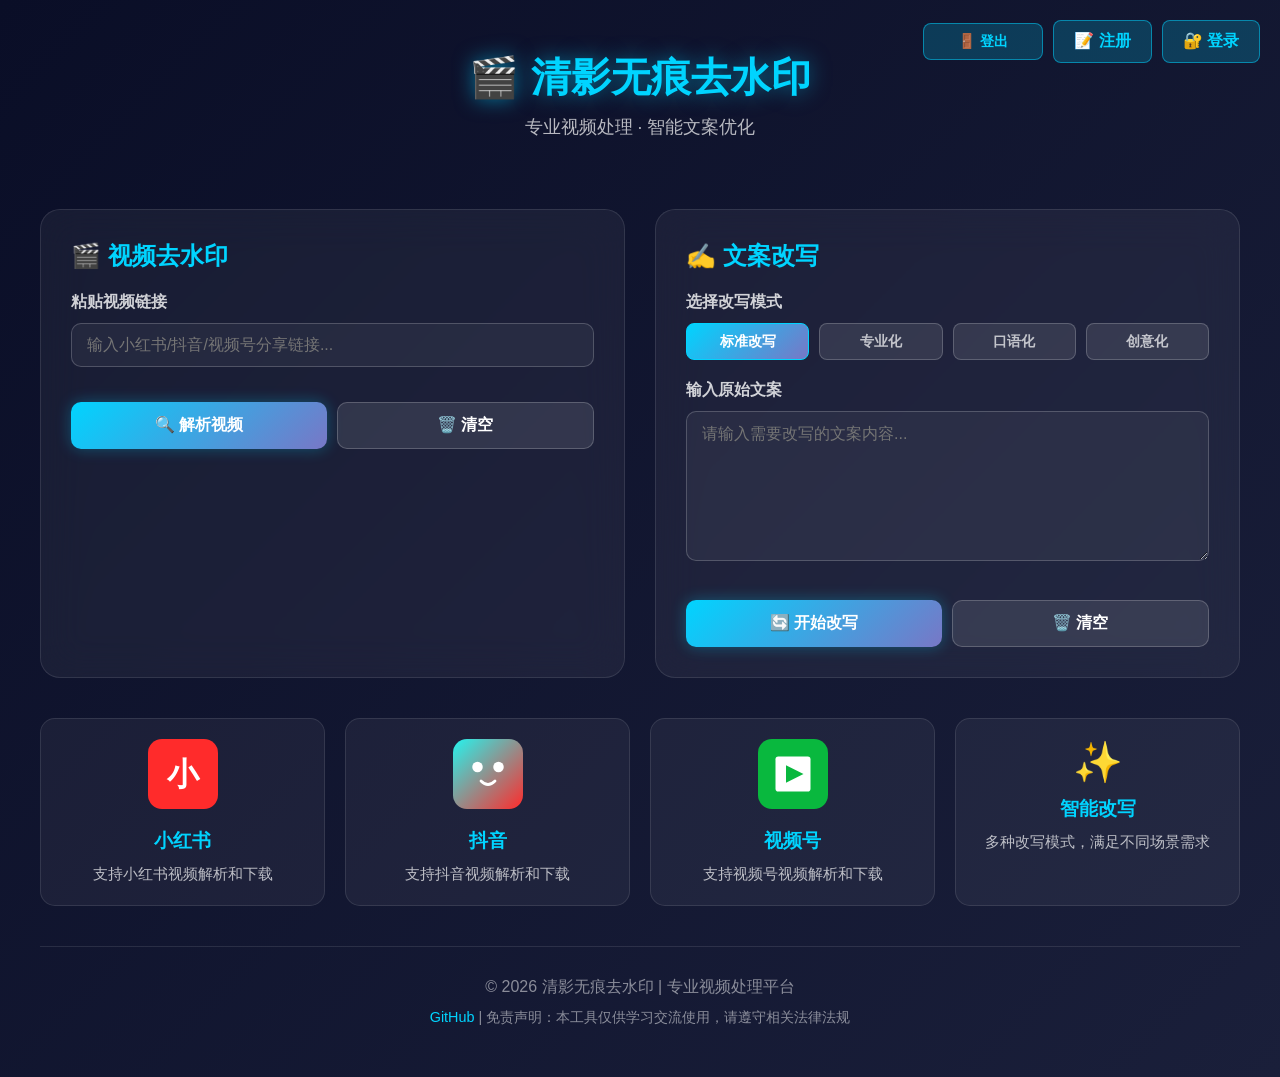
==== index.html @ 9940e86b "Fix: ?? API ???? - ????? form-urlencoded ??" ====
<!DOCTYPE html>
<html lang="zh-CN">
<head>
    <meta charset="UTF-8">
    <meta name="viewport" content="width=device-width, initial-scale=1.0">
    <meta http-equiv="Cache-Control" content="no-cache, no-store, must-revalidate">
    <meta http-equiv="Pragma" content="no-cache">
    <meta http-equiv="Expires" content="0">
    <title>清影无痕去水印 - 在线版</title>
    <style>
        * {
            margin: 0;
            padding: 0;
            box-sizing: border-box;
        }

        body {
            font-family: -apple-system, BlinkMacSystemFont, "Segoe UI", Roboto, "Helvetica Neue", Arial, sans-serif;
            background: linear-gradient(135deg, #0a0e27 0%, #1a1f3a 100%);
            color: #d4d4d4;
            min-height: 100vh;
            padding: 20px;
        }

        .container {
            max-width: 1200px;
            margin: 0 auto;
            position: relative;
        }

        header {
            text-align: center;
            margin-bottom: 40px;
            padding: 30px 0;
        }

        header h1 {
            color: #00d4ff;
            font-size: 2.5em;
            margin-bottom: 10px;
            text-shadow: 0 0 20px rgba(0, 212, 255, 0.5);
        }

        header p {
            color: rgba(255, 255, 255, 0.7);
            font-size: 1.1em;
        }

        .main-content {
            display: grid;
            grid-template-columns: 1fr 1fr;
            gap: 30px;
            margin-bottom: 40px;
        }

        .card {
            background: rgba(255, 255, 255, 0.05);
            backdrop-filter: blur(20px);
            border: 1px solid rgba(255, 255, 255, 0.1);
            border-radius: 20px;
            padding: 30px;
            transition: all 0.3s ease;
        }

        .card:hover {
            transform: translateY(-5px);
            box-shadow: 0 10px 40px rgba(0, 212, 255, 0.2);
            border-color: rgba(0, 212, 255, 0.3);
        }

        .card h2 {
            color: #00d4ff;
            margin-bottom: 20px;
            font-size: 1.5em;
        }

        .input-section {
            margin-bottom: 20px;
        }

        .input-section label {
            display: block;
            color: rgba(255, 255, 255, 0.8);
            margin-bottom: 10px;
            font-weight: 600;
        }

        input[type="text"],
        input[type="url"],
        textarea,
        select {
            width: 100%;
            padding: 12px 15px;
            background: rgba(255, 255, 255, 0.05);
            border: 1px solid rgba(255, 255, 255, 0.2);
            border-radius: 10px;
            color: white;
            font-size: 1em;
            font-family: inherit;
            margin-bottom: 15px;
            transition: all 0.3s ease;
        }

        input[type="text"]:focus,
        input[type="url"]:focus,
        textarea:focus,
        select:focus {
            outline: none;
            border-color: #00d4ff;
            box-shadow: 0 0 15px rgba(0, 212, 255, 0.3);
            background: rgba(255, 255, 255, 0.08);
        }

        textarea {
            resize: vertical;
            min-height: 150px;
        }

        .button-group {
            display: flex;
            gap: 10px;
            flex-wrap: wrap;
        }

        button {
            padding: 12px 24px;
            border: none;
            border-radius: 10px;
            font-size: 1em;
            font-weight: 600;
            cursor: pointer;
            transition: all 0.3s ease;
            flex: 1;
            min-width: 120px;
        }

        .btn-primary {
            background: linear-gradient(135deg, #00d4ff 0%, #7877c6 100%);
            color: white;
            box-shadow: 0 0 15px rgba(0, 212, 255, 0.3);
        }

        .btn-primary:hover {
            transform: translateY(-2px);
            box-shadow: 0 5px 20px rgba(0, 212, 255, 0.5);
        }

        .btn-secondary {
            background: rgba(255, 255, 255, 0.1);
            color: white;
            border: 1px solid rgba(255, 255, 255, 0.2);
        }

        .btn-secondary:hover {
            background: rgba(255, 255, 255, 0.15);
        }

        .result-section {
            background: rgba(0, 212, 255, 0.1);
            border: 1px solid rgba(0, 212, 255, 0.3);
            border-radius: 10px;
            padding: 15px;
            margin-top: 20px;
            display: none;
        }

        .result-section.show {
            display: block;
        }

        .result-section h3 {
            color: #00d4ff;
            margin-bottom: 10px;
        }

        .result-text {
            background: rgba(255, 255, 255, 0.05);
            padding: 15px;
            border-radius: 8px;
            color: rgba(255, 255, 255, 0.9);
            word-break: break-all;
            line-height: 1.6;
        }

        .mode-buttons {
            display: flex;
            gap: 10px;
            margin-bottom: 20px;
            flex-wrap: wrap;
        }

        .mode-btn {
            padding: 8px 16px;
            background: rgba(255, 255, 255, 0.1);
            border: 1px solid rgba(255, 255, 255, 0.2);
            border-radius: 8px;
            color: rgba(255, 255, 255, 0.7);
            cursor: pointer;
            transition: all 0.3s ease;
            font-size: 0.9em;
        }

        .mode-btn.active {
            background: linear-gradient(135deg, #00d4ff 0%, #7877c6 100%);
            color: white;
            border-color: #00d4ff;
        }

        .mode-btn:hover {
            background: rgba(0, 212, 255, 0.2);
            border-color: #00d4ff;
            color: #00d4ff;
        }

        .features {
            display: grid;
            grid-template-columns: repeat(auto-fit, minmax(250px, 1fr));
            gap: 20px;
            margin-top: 40px;
        }

        .feature-card {
            background: rgba(255, 255, 255, 0.05);
            border: 1px solid rgba(255, 255, 255, 0.1);
            border-radius: 15px;
            padding: 20px;
            text-align: center;
        }

        .feature-icon {
            font-size: 2.5em;
            margin-bottom: 10px;
        }

        .feature-card h3 {
            color: #00d4ff;
            margin-bottom: 10px;
        }

        .feature-card p {
            color: rgba(255, 255, 255, 0.7);
            font-size: 0.95em;
        }

        .header-buttons {
            position: fixed;
            top: 20px;
            right: 20px;
            display: flex;
            gap: 10px;
            z-index: 1000;
        }

        .header-btn {
            padding: 10px 20px;
            background: rgba(0, 212, 255, 0.2);
            border: 1px solid rgba(0, 212, 255, 0.5);
            border-radius: 8px;
            color: #00d4ff;
            cursor: pointer;
            font-weight: 600;
            transition: all 0.3s ease;
            text-decoration: none;
            display: inline-block;
        }

        .header-btn:hover {
            background: rgba(0, 212, 255, 0.3);
            box-shadow: 0 0 15px rgba(0, 212, 255, 0.3);
        }

        .logo-click-area {
            cursor: pointer;
            user-select: none;
        }

        footer {
            text-align: center;
            padding: 30px 0;
            color: rgba(255, 255, 255, 0.5);
            border-top: 1px solid rgba(255, 255, 255, 0.1);
            margin-top: 40px;
        }

        .success-message {
            background: rgba(0, 255, 136, 0.2);
            border: 1px solid rgba(0, 255, 136, 0.4);
            color: #00ff88;
            padding: 15px;
            border-radius: 10px;
            margin-top: 15px;
            display: none;
        }

        .success-message.show {
            display: block;
        }

        @media (max-width: 768px) {
            .main-content {
                grid-template-columns: 1fr;
            }

            header h1 {
                font-size: 1.8em;
            }

            .button-group {
                flex-direction: column;
            }

            button {
                width: 100%;
            }
        }
    </style>
</head>
<body>
    <div class="header-buttons">
        <div id="userInfo" style="display: none; display: flex; align-items: center; gap: 15px;">
            <span id="username" style="color: #00d4ff; font-weight: 600;"></span>
            <button id="logoutBtn" class="header-btn" style="padding: 8px 16px; font-size: 0.9em;">🚪 登出</button>
        </div>
        <div id="authButtons" style="display: flex; gap: 10px;">
            <a href="auth.html" class="header-btn" onclick="return navigateToAuth(event)">📝 注册</a>
            <a href="auth.html" class="header-btn" onclick="return navigateToAuth(event)">🔐 登录</a>
        </div>
    </div>
    <div class="container">
        <header>
            <h1 class="logo-click-area">🎬 清影无痕去水印</h1>
            <p>专业视频处理 · 智能文案优化</p>
        </header>

        <div class="main-content">
            <!-- 视频去水印 -->
            <div class="card">
                <h2>🎬 视频去水印</h2>
                
                <div class="input-section">
                    <label>粘贴视频链接</label>
                    <input type="url" id="videoUrl" placeholder="输入小红书/抖音/视频号分享链接...">
                </div>

                <div class="button-group">
                    <button class="btn-primary" onclick="parseVideo()">🔍 解析视频</button>
                    <button class="btn-secondary" onclick="clearVideoForm()">🗑️ 清空</button>
                </div>

                <div class="result-section" id="videoResult">
                    <h3>✅ 解析成功</h3>
                    <div class="result-text" id="videoResultText"></div>
                    <div class="button-group" style="margin-top: 15px;">
                        <button class="btn-primary" onclick="copyVideoLink()">📋 复制链接</button>
                    </div>
                </div>

                <div class="success-message" id="videoSuccess"></div>
            </div>

            <!-- 文案改写 -->
            <div class="card">
                <h2>✍️ 文案改写</h2>

                <div class="input-section">
                    <label>选择改写模式</label>
                    <div class="mode-buttons">
                        <button class="mode-btn active" onclick="selectMode('standard', this)">标准改写</button>
                        <button class="mode-btn" onclick="selectMode('professional', this)">专业化</button>
                        <button class="mode-btn" onclick="selectMode('casual', this)">口语化</button>
                        <button class="mode-btn" onclick="selectMode('creative', this)">创意化</button>
                    </div>
                </div>

                <div class="input-section">
                    <label>输入原始文案</label>
                    <textarea id="originalText" placeholder="请输入需要改写的文案内容..."></textarea>
                </div>

                <div class="button-group">
                    <button class="btn-primary" onclick="rewriteText()">🔄 开始改写</button>
                    <button class="btn-secondary" onclick="clearTextForm()">🗑️ 清空</button>
                </div>

                <div class="result-section" id="rewriteResult">
                    <h3>✅ 改写完成</h3>
                    <div class="result-text" id="rewriteResultText"></div>
                    <div class="button-group" style="margin-top: 15px;">
                        <button class="btn-primary" onclick="copyRewriteResult()">📋 复制结果</button>
                        <button class="btn-secondary" onclick="downloadRewriteResult()">💾 下载文本</button>
                    </div>
                </div>

                <div class="success-message" id="rewriteSuccess"></div>
            </div>
        </div>

        <!-- 功能特性 -->
        <div class="features">
            <!-- 小红书 -->
            <div class="feature-card">
                <div class="feature-icon">
                    <svg viewBox="0 0 200 200" xmlns="http://www.w3.org/2000/svg" style="width: 70px; height: 70px;">
                        <rect width="200" height="200" fill="#FF2B2B" rx="40"/>
                        <text x="100" y="130" font-size="90" font-weight="bold" fill="white" text-anchor="middle" font-family="Arial, sans-serif">小</text>
                    </svg>
                </div>
                <h3>小红书</h3>
                <p>支持小红书视频解析和下载</p>
            </div>
            <!-- 抖音 -->
            <div class="feature-card">
                <div class="feature-icon">
                    <svg viewBox="0 0 200 200" xmlns="http://www.w3.org/2000/svg" style="width: 70px; height: 70px;">
                        <defs>
                            <linearGradient id="douyin-gradient" x1="0%" y1="0%" x2="100%" y2="100%">
                                <stop offset="0%" style="stop-color:#25F4EE;stop-opacity:1" />
                                <stop offset="100%" style="stop-color:#FF2B2B;stop-opacity:1" />
                            </linearGradient>
                        </defs>
                        <rect width="200" height="200" fill="url(#douyin-gradient)" rx="40"/>
                        <circle cx="70" cy="80" r="15" fill="white"/>
                        <circle cx="130" cy="80" r="15" fill="white"/>
                        <path d="M 80 120 Q 100 140 120 120" stroke="white" stroke-width="8" fill="none" stroke-linecap="round"/>
                    </svg>
                </div>
                <h3>抖音</h3>
                <p>支持抖音视频解析和下载</p>
            </div>
            <!-- 视频号 -->
            <div class="feature-card">
                <div class="feature-icon">
                    <svg viewBox="0 0 200 200" xmlns="http://www.w3.org/2000/svg" style="width: 70px; height: 70px;">
                        <rect width="200" height="200" fill="#09B83E" rx="40"/>
                        <rect x="50" y="50" width="100" height="100" fill="white" rx="8"/>
                        <polygon points="80,75 80,125 130,100" fill="#09B83E"/>
                    </svg>
                </div>
                <h3>视频号</h3>
                <p>支持视频号视频解析和下载</p>
            </div>
            <!-- 智能改写 -->
            <div class="feature-card">
                <div class="feature-icon">✨</div>
                <h3>智能改写</h3>
                <p>多种改写模式，满足不同场景需求</p>
            </div>
        </div>

        <footer>
            <p>© 2026 清影无痕去水印 | 专业视频处理平台</p>
            <p style="margin-top: 10px; font-size: 0.9em;">
                <a href="https://github.com" style="color: #00d4ff; text-decoration: none;">GitHub</a> | 
                免责声明：本工具仅供学习交流使用，请遵守相关法律法规
            </p>
        </footer>
    </div>

    <script>
        let currentMode = 'standard';
        let logoClickCount = 0;
        let logoClickTimer = null;

        // 导航到登录/注册页面
        function navigateToAuth(event) {
            event.preventDefault();
            // 使用完整的 GitHub Pages URL
            window.location.href = 'https://liiyii21.github.io/qushuiyin-online/auth.html';
            return false;
        }

        // 检查登录状态并显示用户信息
        function checkLoginStatus() {
            const currentUser = localStorage.getItem('video_tool_current_user') || sessionStorage.getItem('video_tool_current_user');
            const userInfoDiv = document.getElementById('userInfo');
            const authButtonsDiv = document.getElementById('authButtons');
            const usernameSpan = document.getElementById('username');
            const logoutBtn = document.getElementById('logoutBtn');
            
            if (currentUser) {
                const user = JSON.parse(currentUser);
                usernameSpan.textContent = `👤 ${user.username}`;
                userInfoDiv.style.display = 'flex';
                authButtonsDiv.style.display = 'none';
                
                // 登出功能
                logoutBtn.addEventListener('click', function() {
                    localStorage.removeItem('video_tool_current_user');
                    sessionStorage.removeItem('video_tool_current_user');
                    location.reload();
                });
            } else {
                userInfoDiv.style.display = 'none';
                authButtonsDiv.style.display = 'flex';
            }
        }

        // 页面加载完成后初始化
        document.addEventListener('DOMContentLoaded', function() {
            console.log('页面已加载');
            
            // 检查登录状态
            checkLoginStatus();
            
            // 添加隐藏的后台管理系统入口
            const logoElement = document.querySelector('.logo-click-area');
            if (logoElement) {
                logoElement.addEventListener('click', function() {
                    logoClickCount++;
                    
                    // 清除之前的计时器
                    if (logoClickTimer) {
                        clearTimeout(logoClickTimer);
                    }
                    
                    // 如果5秒内没有继续点击，重置计数
                    logoClickTimer = setTimeout(() => {
                        logoClickCount = 0;
                    }, 5000);
                    
                    // 点击5下时跳转到后台管理系统
                    if (logoClickCount === 5) {
                        logoClickCount = 0;
                        clearTimeout(logoClickTimer);
                        window.location.href = 'admin.html';
                    }
                });
            }
        });

        // 选择改写模式
        function selectMode(mode, btn) {
            currentMode = mode;
            document.querySelectorAll('.mode-btn').forEach(b => {
                b.classList.remove('active');
            });
            btn.classList.add('active');
        }

        // 解析视频
        function parseVideo() {
            const url = document.getElementById('videoUrl').value.trim();
            const result = document.getElementById('videoResult');

            if (!url) {
                alert('请输入视频链接');
                return;
            }

            if (!url.includes('http')) {
                alert('请输入有效的链接');
                return;
            }

            // 调用 API 解析视频
            parseVideoWithAPI(url, result);
        }

        // 使用 API 解析视频
        function parseVideoWithAPI(url, resultElement) {
            // 显示加载状态
            document.getElementById('videoResultText').innerHTML = `
                <div style="text-align: center; padding: 20px;">
                    <div style="font-size: 2em; margin-bottom: 10px;">⏳</div>
                    <strong>正在解析视频...</strong><br>
                    <span style="color: rgba(255,255,255,0.6); font-size: 0.9em;">请稍候</span>
                </div>
            `;
            resultElement.classList.add('show');

            // 尝试多个 API
            const apis = [
                // API 1: wxshares - 使用正确的配置
                {
                    url: 'https://api.wxshares.com/api/qsy/plus',
                    method: 'POST',
                    headers: {
                        'Content-Type': 'application/x-www-form-urlencoded;charset=utf-8'
                    },
                    body: new URLSearchParams({
                        key: 'puM4bNPd7nBIFcRXBUgvfutGzE',
                        url: url
                    }).toString()
                }
            ];

            let apiIndex = 0;

            function tryNextApi() {
                if (apiIndex >= apis.length) {
                    // 所有 API 都失败，显示演示结果
                    showDemoResult(url, resultElement);
                    return;
                }

                const api = apis[apiIndex];
                apiIndex++;

                fetch(api.url, {
                    method: api.method,
                    headers: api.headers,
                    body: api.body
                })
                .then(response => {
                    console.log('响应状态:', response.status);
                    return response.json();
                })
                .then(data => {
                    console.log('API 响应:', data);
                    
                    if (data.code === 200 && data.data) {
                        const videoData = data.data;
                        const videoUrl = videoData.url || '';
                        
                        if (videoUrl) {
                            document.getElementById('videoResultText').innerHTML = `
                                <div style="margin-bottom: 15px;">
                                    <strong>✅ 解析成功</strong><br><br>
                                    <strong>视频标题：</strong> ${videoData.title || '未获取'}<br>
                                    <strong>视频描述：</strong> ${videoData.desc || '未获取'}<br>
                                </div>
                            `;
                            
                            // 创建视频容器
                            const videoContainer = document.createElement('div');
                            videoContainer.style.cssText = 'margin-bottom: 15px; border-radius: 10px; overflow: hidden; background: #000;';
                            videoContainer.innerHTML = `
                                <video width="100%" height="auto" controls style="border-radius: 10px; display: block; max-width: 100%;">
                                    <source src="${videoUrl}" type="video/mp4">
                                    您的浏览器不支持视频预览
                                </video>
                            `;
                            resultElement.appendChild(videoContainer);
                            
                            // 添加无水印链接
                            const linkContainer = document.createElement('div');
                            linkContainer.style.cssText = 'margin-top: 15px; padding: 15px; background: rgba(0, 212, 255, 0.1); border: 1px solid rgba(0, 212, 255, 0.3); border-radius: 10px;';
                            linkContainer.innerHTML = `
                                <strong style="color: #00d4ff;">🔗 无水印链接：</strong><br>
                                <code style="background: rgba(0,0,0,0.3); padding: 8px; border-radius: 4px; display: block; word-break: break-all; font-size: 0.9em; margin-top: 8px; color: #00ff88;">
                                    ${videoUrl}
                                </code>
                            `;
                            resultElement.appendChild(linkContainer);
                            
                            // 添加下载按钮
                            const buttonGroup = document.createElement('div');
                            buttonGroup.className = 'button-group';
                            buttonGroup.style.marginTop = '15px';
                            buttonGroup.innerHTML = `
                                <button class="btn-primary" onclick="downloadVideo('${videoUrl}')">⬇️ 下载视频</button>
                                <button class="btn-secondary" onclick="copyToClipboard('${videoUrl}')">📋 复制链接</button>
                            `;
                            resultElement.appendChild(buttonGroup);
                            return;
                        }
                    } else {
                        console.log('API 返回错误:', data.msg);
                    }
                    tryNextApi();
                })
                .catch(error => {
                    console.error('API 错误:', error);
                    tryNextApi();
                });
            }

            tryNextApi();
        }
        
        // 复制到剪贴板
        function copyToClipboard(text) {
            navigator.clipboard.writeText(text).then(() => {
                showSuccess('videoSuccess', '✅ 链接已复制到剪贴板');
            }).catch(() => {
                alert('复制失败，请手动复制');
            });
        }
        }

        // 显示演示结果
        function showDemoResult(url, resultElement) {
            document.getElementById('videoResultText').innerHTML = `
                <div style="margin-bottom: 15px;">
                    <strong>✅ 链接已识别</strong><br><br>
                    <strong>视频标题：</strong> 示例视频<br>
                    <strong>视频描述：</strong> 这是一个演示视频<br>
                </div>
            `;
            
            // 创建视频容器（放在 result-text 之外）
            const videoContainer = document.createElement('div');
            videoContainer.style.cssText = 'margin-bottom: 15px; border-radius: 10px; overflow: hidden; background: #000; min-height: 300px; display: flex; align-items: center; justify-content: center;';
            videoContainer.innerHTML = `
                <div style="text-align: center; color: #00d4ff; padding: 40px;">
                    <div style="font-size: 3em; margin-bottom: 15px;">🎬</div>
                    <strong>演示视频播放器</strong><br>
                    <span style="font-size: 0.9em; color: rgba(0, 212, 255, 0.7);">此为演示版本，完整功能请使用本地版本</span>
                </div>
            `;
            resultElement.appendChild(videoContainer);
            
            // 创建说明容器
            const noteContainer = document.createElement('div');
            noteContainer.style.cssText = 'margin-top: 15px; padding: 15px; background: rgba(0, 212, 255, 0.1); border: 1px solid rgba(0, 212, 255, 0.3); border-radius: 10px;';
            noteContainer.innerHTML = `
                <strong style="color: #00d4ff;">📝 说明：</strong><br>
                此在线版本为演示版本，API 服务暂时不可用。<br>
                完整功能请使用本地版本。<br><br>
                <strong style="color: #00d4ff;">💻 本地版本功能：</strong>
                <ul style="margin-left: 20px; margin-top: 10px;">
                    <li>✓ 完整的视频解析</li>
                    <li>✓ 视频预览</li>
                    <li>✓ 视频下载</li>
                    <li>✓ 文案改写</li>
                    <li>✓ 违禁词检测</li>
                </ul>
            `;
            resultElement.appendChild(noteContainer);
            
            // 添加下载按钮
            const buttonGroup = document.createElement('div');
            buttonGroup.className = 'button-group';
            buttonGroup.style.marginTop = '15px';
            buttonGroup.innerHTML = `
                <button class="btn-secondary" onclick="copyVideoLink()">📋 复制链接</button>
            `;
            resultElement.appendChild(buttonGroup);
        }

        // 视频预览功能
        function previewVideo(url) {
            const modal = document.createElement('div');
            modal.style.cssText = `
                position: fixed;
                top: 0;
                left: 0;
                width: 100%;
                height: 100%;
                background: rgba(0,0,0,0.8);
                display: flex;
                align-items: center;
                justify-content: center;
                z-index: 2000;
            `;
            
            modal.innerHTML = `
                <div style="background: #1a1f3a; padding: 20px; border-radius: 15px; max-width: 90%; max-height: 90%; overflow: auto;">
                    <div style="display: flex; justify-content: space-between; align-items: center; margin-bottom: 15px;">
                        <h3 style="color: #00d4ff; margin: 0;">视频预览</h3>
                        <button onclick="this.closest('div').parentElement.remove()" style="background: none; border: none; color: #00d4ff; font-size: 1.5em; cursor: pointer;">✕</button>
                    </div>
                    <video width="100%" height="auto" controls style="border-radius: 10px; max-width: 800px;">
                        <source src="${url}" type="video/mp4">
                        您的浏览器不支持视频预览
                    </video>
                </div>
            `;
            
            document.body.appendChild(modal);
            modal.addEventListener('click', function(e) {
                if (e.target === modal) {
                    modal.remove();
                }
            });
        }

        // 视频下载功能
        function downloadVideo(url) {
            const a = document.createElement('a');
            a.href = url;
            a.download = `video_${new Date().getTime()}.mp4`;
            document.body.appendChild(a);
            a.click();
            document.body.removeChild(a);
            showSuccess('videoSuccess', '✅ 下载已开始');
        }

        // 复制视频链接
        function copyVideoLink() {
            const url = document.getElementById('videoUrl').value;
            if (url) {
                navigator.clipboard.writeText(url).then(() => {
                    showSuccess('videoSuccess', '✅ 链接已复制到剪贴板');
                });
            }
        }

        // 改写文案
        function rewriteText() {
            const text = document.getElementById('originalText').value.trim();
            const result = document.getElementById('rewriteResult');

            if (!text) {
                alert('请输入需要改写的文案');
                return;
            }

            const rewrittenText = performRewrite(text, currentMode);
            document.getElementById('rewriteResultText').textContent = rewrittenText;
            result.classList.add('show');
        }

        // 改写函数
        function performRewrite(text, mode) {
            const replacements = {
                standard: {
                    '很': '非常',
                    '好': '优秀',
                    '不错': '很棒',
                    '可以': '值得',
                    '喜欢': '热爱',
                    '想': '期待'
                },
                professional: {
                    '很': '相当',
                    '好': '优质',
                    '不错': '卓越',
                    '可以': '可行',
                    '喜欢': '倾向',
                    '想': '建议'
                },
                casual: {
                    '非常': '超',
                    '优秀': '牛',
                    '很棒': '棒棒',
                    '值得': '必须',
                    '热爱': '爱死了',
                    '期待': '想要'
                },
                creative: {
                    '很': '贼',
                    '好': '绝了',
                    '不错': '妙不可言',
                    '可以': '绝对可以',
                    '喜欢': '沉迷',
                    '想': '梦想'
                }
            };

            let result = text;
            const modeReplacements = replacements[mode] || replacements.standard;
            
            for (const [key, value] of Object.entries(modeReplacements)) {
                result = result.replace(new RegExp(key, 'g'), value);
            }

            return result;
        }

        // 复制改写结果
        function copyRewriteResult() {
            const text = document.getElementById('rewriteResultText').textContent;
            navigator.clipboard.writeText(text).then(() => {
                showSuccess('rewriteSuccess', '✅ 结果已复制到剪贴板');
            });
        }

        // 下载改写结果
        function downloadRewriteResult() {
            const text = document.getElementById('rewriteResultText').textContent;
            const blob = new Blob([text], { type: 'text/plain;charset=utf-8' });
            const url = URL.createObjectURL(blob);
            const a = document.createElement('a');
            a.href = url;
            a.download = `改写结果_${new Date().toISOString().split('T')[0]}.txt`;
            a.click();
            URL.revokeObjectURL(url);
        }

        // 清空表单
        function clearVideoForm() {
            document.getElementById('videoUrl').value = '';
            document.getElementById('videoResult').classList.remove('show');
        }

        function clearTextForm() {
            document.getElementById('originalText').value = '';
            document.getElementById('rewriteResult').classList.remove('show');
        }

        // 显示成功信息
        function showSuccess(elementId, message) {
            const element = document.getElementById(elementId);
            element.textContent = message;
            element.classList.add('show');
            
            setTimeout(() => {
                element.classList.remove('show');
            }, 2000);
        }

        // 显示错误信息
        function showError(message) {
            alert('❌ ' + message);
        }
    </script>
</body>
</html>
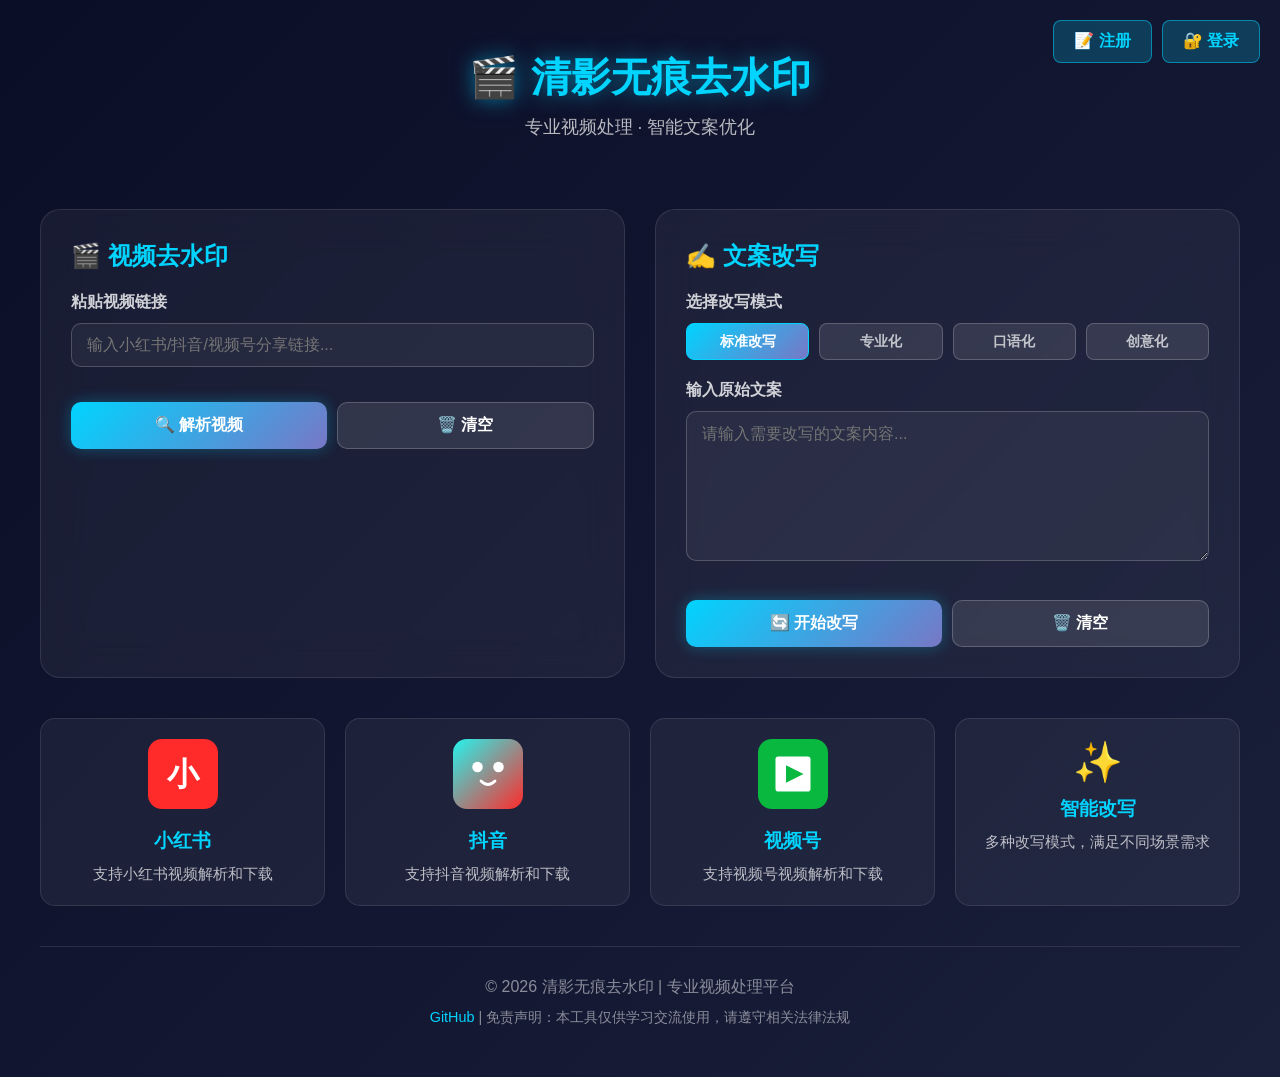
==== commit 1f7c9be2: "Fix: ?? userInfo ???? display ??" ====
--- a/index.html
+++ b/index.html
@@ -317,7 +317,7 @@
 </head>
 <body>
     <div class="header-buttons">
-        <div id="userInfo" style="display: none; display: flex; align-items: center; gap: 15px;">
+        <div id="userInfo" style="display: none; align-items: center; gap: 15px;">
             <span id="username" style="color: #00d4ff; font-weight: 600;"></span>
             <button id="logoutBtn" class="header-btn" style="padding: 8px 16px; font-size: 0.9em;">🚪 登出</button>
         </div>
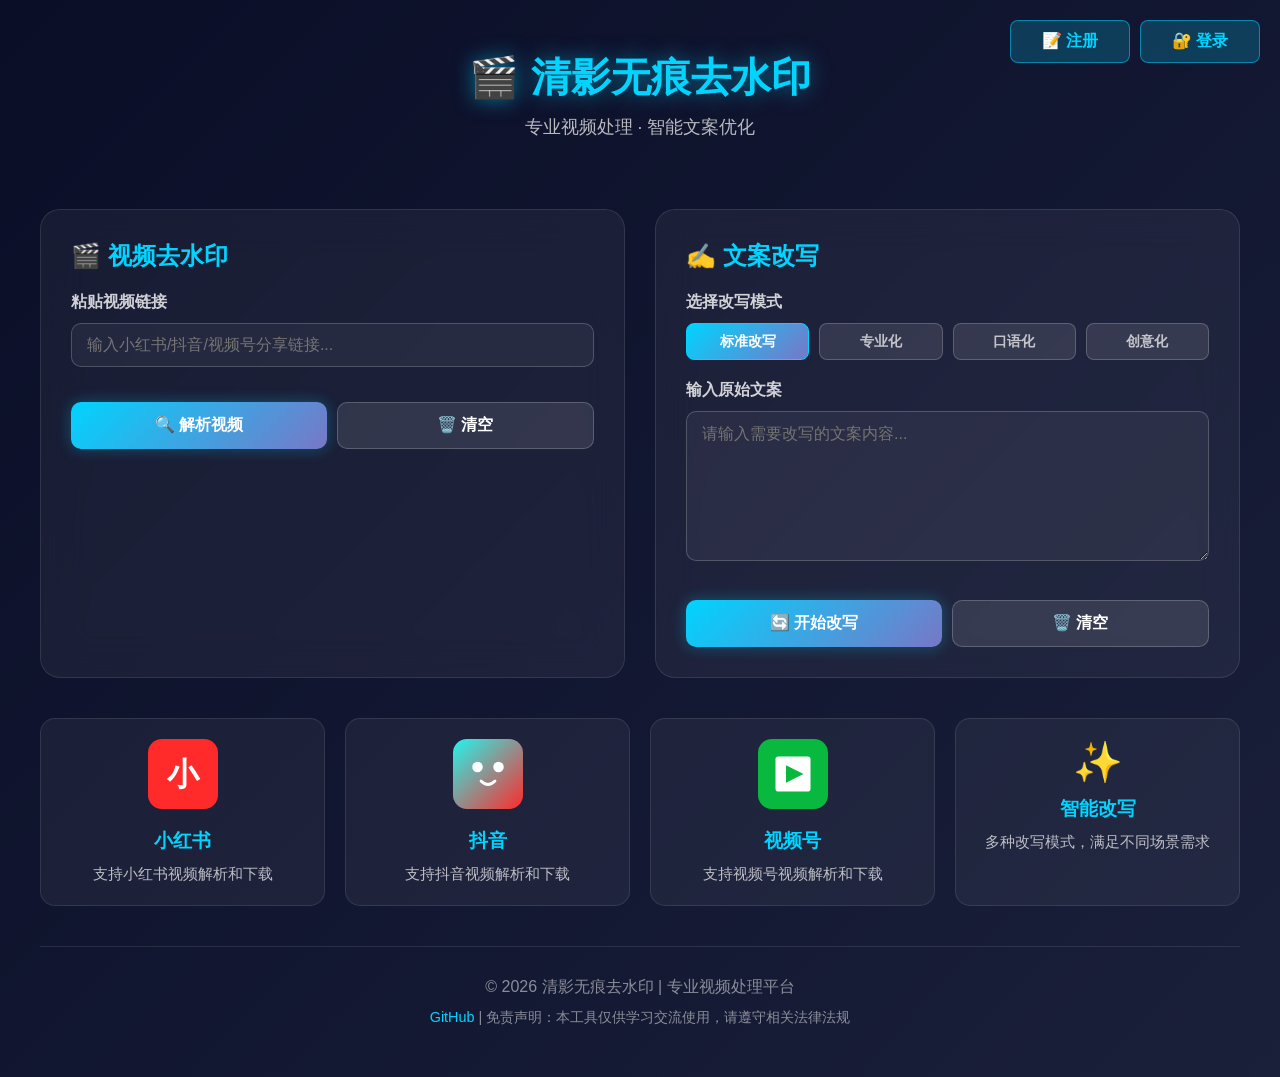
==== commit 1bfae40b: "Feature: ????????????" ====
--- a/index.html
+++ b/index.html
@@ -262,6 +262,8 @@
             transition: all 0.3s ease;
             text-decoration: none;
             display: inline-block;
+            font-size: 1em;
+            font-family: inherit;
         }
 
         .header-btn:hover {
@@ -322,8 +324,8 @@
             <button id="logoutBtn" class="header-btn" style="padding: 8px 16px; font-size: 0.9em;">🚪 登出</button>
         </div>
         <div id="authButtons" style="display: flex; gap: 10px;">
-            <a href="auth.html" class="header-btn" onclick="return navigateToAuth(event)">📝 注册</a>
-            <a href="auth.html" class="header-btn" onclick="return navigateToAuth(event)">🔐 登录</a>
+            <button class="header-btn" onclick="navigateToAuth(event)">📝 注册</button>
+            <button class="header-btn" onclick="navigateToAuth(event)">🔐 登录</button>
         </div>
     </div>
     <div class="container">
@@ -463,9 +465,11 @@
 
         // 导航到登录/注册页面
         function navigateToAuth(event) {
-            event.preventDefault();
-            // 使用完整的 GitHub Pages URL
-            window.location.href = 'https://liiyii21.github.io/qushuiyin-online/auth.html';
+            if (event) {
+                event.preventDefault();
+            }
+            // 使用相对路径，支持本地和 GitHub Pages
+            window.location.href = 'auth.html';
             return false;
         }
 
@@ -558,14 +562,18 @@
 
         // 使用 API 解析视频
         function parseVideoWithAPI(url, resultElement) {
+            // 清空之前的结果
+            resultElement.innerHTML = '';
+            
             // 显示加载状态
-            document.getElementById('videoResultText').innerHTML = `
-                <div style="text-align: center; padding: 20px;">
-                    <div style="font-size: 2em; margin-bottom: 10px;">⏳</div>
-                    <strong>正在解析视频...</strong><br>
-                    <span style="color: rgba(255,255,255,0.6); font-size: 0.9em;">请稍候</span>
-                </div>
+            const loadingDiv = document.createElement('div');
+            loadingDiv.style.cssText = 'text-align: center; padding: 20px;';
+            loadingDiv.innerHTML = `
+                <div style="font-size: 2em; margin-bottom: 10px;">⏳</div>
+                <strong>正在解析视频...</strong><br>
+                <span style="color: rgba(255,255,255,0.6); font-size: 0.9em;">请稍候</span>
             `;
+            resultElement.appendChild(loadingDiv);
             resultElement.classList.add('show');
 
             // 尝试多个 API
@@ -589,6 +597,7 @@
             function tryNextApi() {
                 if (apiIndex >= apis.length) {
                     // 所有 API 都失败，显示演示结果
+                    resultElement.innerHTML = '';
                     showDemoResult(url, resultElement);
                     return;
                 }
@@ -599,27 +608,34 @@
                 fetch(api.url, {
                     method: api.method,
                     headers: api.headers,
-                    body: api.body
+                    body: api.body,
+                    timeout: 10000
                 })
                 .then(response => {
                     console.log('响应状态:', response.status);
+                    if (!response.ok) {
+                        throw new Error(`HTTP error! status: ${response.status}`);
+                    }
                     return response.json();
                 })
                 .then(data => {
                     console.log('API 响应:', data);
                     
-                    if (data.code === 200 && data.data) {
+                    if (data && data.code === 200 && data.data) {
                         const videoData = data.data;
                         const videoUrl = videoData.url || '';
                         
                         if (videoUrl) {
-                            document.getElementById('videoResultText').innerHTML = `
-                                <div style="margin-bottom: 15px;">
-                                    <strong>✅ 解析成功</strong><br><br>
-                                    <strong>视频标题：</strong> ${videoData.title || '未获取'}<br>
-                                    <strong>视频描述：</strong> ${videoData.desc || '未获取'}<br>
-                                </div>
+                            resultElement.innerHTML = '';
+                            
+                            const titleDiv = document.createElement('div');
+                            titleDiv.style.cssText = 'margin-bottom: 15px;';
+                            titleDiv.innerHTML = `
+                                <strong>✅ 解析成功</strong><br><br>
+                                <strong>视频标题：</strong> ${videoData.title || '未获取'}<br>
+                                <strong>视频描述：</strong> ${videoData.desc || '未获取'}<br>
                             `;
+                            resultElement.appendChild(titleDiv);
                             
                             // 创建视频容器
                             const videoContainer = document.createElement('div');
@@ -648,6 +664,7 @@
                             buttonGroup.className = 'button-group';
                             buttonGroup.style.marginTop = '15px';
                             buttonGroup.innerHTML = `
+                                <button class="btn-primary" onclick="window.open('${videoUrl}', '_blank')">🎬 在新窗口播放</button>
                                 <button class="btn-primary" onclick="downloadVideo('${videoUrl}')">⬇️ 下载视频</button>
                                 <button class="btn-secondary" onclick="copyToClipboard('${videoUrl}')">📋 复制链接</button>
                             `;
@@ -655,7 +672,7 @@
                             return;
                         }
                     } else {
-                        console.log('API 返回错误:', data.msg);
+                        console.log('API 返回错误:', data.msg || '未知错误');
                     }
                     tryNextApi();
                 })
@@ -676,17 +693,20 @@
                 alert('复制失败，请手动复制');
             });
         }
-        }
 
         // 显示演示结果
         function showDemoResult(url, resultElement) {
-            document.getElementById('videoResultText').innerHTML = `
-                <div style="margin-bottom: 15px;">
-                    <strong>✅ 链接已识别</strong><br><br>
-                    <strong>视频标题：</strong> 示例视频<br>
-                    <strong>视频描述：</strong> 这是一个演示视频<br>
-                </div>
+            // 清空之前的内容
+            resultElement.innerHTML = '';
+            
+            const titleDiv = document.createElement('div');
+            titleDiv.style.cssText = 'margin-bottom: 15px;';
+            titleDiv.innerHTML = `
+                <strong>✅ 链接已识别</strong><br><br>
+                <strong>视频标题：</strong> 示例视频<br>
+                <strong>视频描述：</strong> 这是一个演示视频<br>
             `;
+            resultElement.appendChild(titleDiv);
             
             // 创建视频容器（放在 result-text 之外）
             const videoContainer = document.createElement('div');
@@ -767,22 +787,35 @@
 
         // 视频下载功能
         function downloadVideo(url) {
-            const a = document.createElement('a');
-            a.href = url;
-            a.download = `video_${new Date().getTime()}.mp4`;
-            document.body.appendChild(a);
-            a.click();
-            document.body.removeChild(a);
-            showSuccess('videoSuccess', '✅ 下载已开始');
+            if (!url) {
+                alert('没有可下载的视频链接');
+                return;
+            }
+            try {
+                const a = document.createElement('a');
+                a.href = url;
+                a.download = `video_${new Date().getTime()}.mp4`;
+                document.body.appendChild(a);
+                a.click();
+                document.body.removeChild(a);
+                showSuccess('videoSuccess', '✅ 下载已开始');
+            } catch (error) {
+                console.error('下载失败:', error);
+                alert('下载失败，请重试');
+            }
         }
 
         // 复制视频链接
         function copyVideoLink() {
-            const url = document.getElementById('videoUrl').value;
+            const url = document.getElementById('videoUrl').value.trim();
             if (url) {
                 navigator.clipboard.writeText(url).then(() => {
                     showSuccess('videoSuccess', '✅ 链接已复制到剪贴板');
+                }).catch(() => {
+                    alert('复制失败，请手动复制');
                 });
+            } else {
+                alert('请先输入视频链接');
             }
         }
 
@@ -851,32 +884,54 @@
         // 复制改写结果
         function copyRewriteResult() {
             const text = document.getElementById('rewriteResultText').textContent;
-            navigator.clipboard.writeText(text).then(() => {
-                showSuccess('rewriteSuccess', '✅ 结果已复制到剪贴板');
-            });
+            if (text) {
+                navigator.clipboard.writeText(text).then(() => {
+                    showSuccess('rewriteSuccess', '✅ 结果已复制到剪贴板');
+                }).catch(() => {
+                    alert('复制失败，请手动复制');
+                });
+            } else {
+                alert('没有可复制的内容');
+            }
         }
 
         // 下载改写结果
         function downloadRewriteResult() {
             const text = document.getElementById('rewriteResultText').textContent;
-            const blob = new Blob([text], { type: 'text/plain;charset=utf-8' });
-            const url = URL.createObjectURL(blob);
-            const a = document.createElement('a');
-            a.href = url;
-            a.download = `改写结果_${new Date().toISOString().split('T')[0]}.txt`;
-            a.click();
-            URL.revokeObjectURL(url);
+            if (!text) {
+                alert('没有可下载的内容');
+                return;
+            }
+            try {
+                const blob = new Blob([text], { type: 'text/plain;charset=utf-8' });
+                const url = URL.createObjectURL(blob);
+                const a = document.createElement('a');
+                a.href = url;
+                a.download = `改写结果_${new Date().toISOString().split('T')[0]}.txt`;
+                document.body.appendChild(a);
+                a.click();
+                document.body.removeChild(a);
+                URL.revokeObjectURL(url);
+                showSuccess('rewriteSuccess', '✅ 文件已下载');
+            } catch (error) {
+                console.error('下载失败:', error);
+                alert('下载失败，请重试');
+            }
         }
 
         // 清空表单
         function clearVideoForm() {
             document.getElementById('videoUrl').value = '';
-            document.getElementById('videoResult').classList.remove('show');
+            const videoResult = document.getElementById('videoResult');
+            videoResult.innerHTML = '<h3>✅ 解析成功</h3><div class="result-text" id="videoResultText"></div><div class="button-group" style="margin-top: 15px;"><button class="btn-primary" onclick="copyVideoLink()">📋 复制链接</button></div>';
+            videoResult.classList.remove('show');
         }
 
         function clearTextForm() {
             document.getElementById('originalText').value = '';
-            document.getElementById('rewriteResult').classList.remove('show');
+            const rewriteResult = document.getElementById('rewriteResult');
+            rewriteResult.innerHTML = '<h3>✅ 改写完成</h3><div class="result-text" id="rewriteResultText"></div><div class="button-group" style="margin-top: 15px;"><button class="btn-primary" onclick="copyRewriteResult()">📋 复制结果</button><button class="btn-secondary" onclick="downloadRewriteResult()">💾 下载文本</button></div>';
+            rewriteResult.classList.remove('show');
         }
 
         // 显示成功信息
